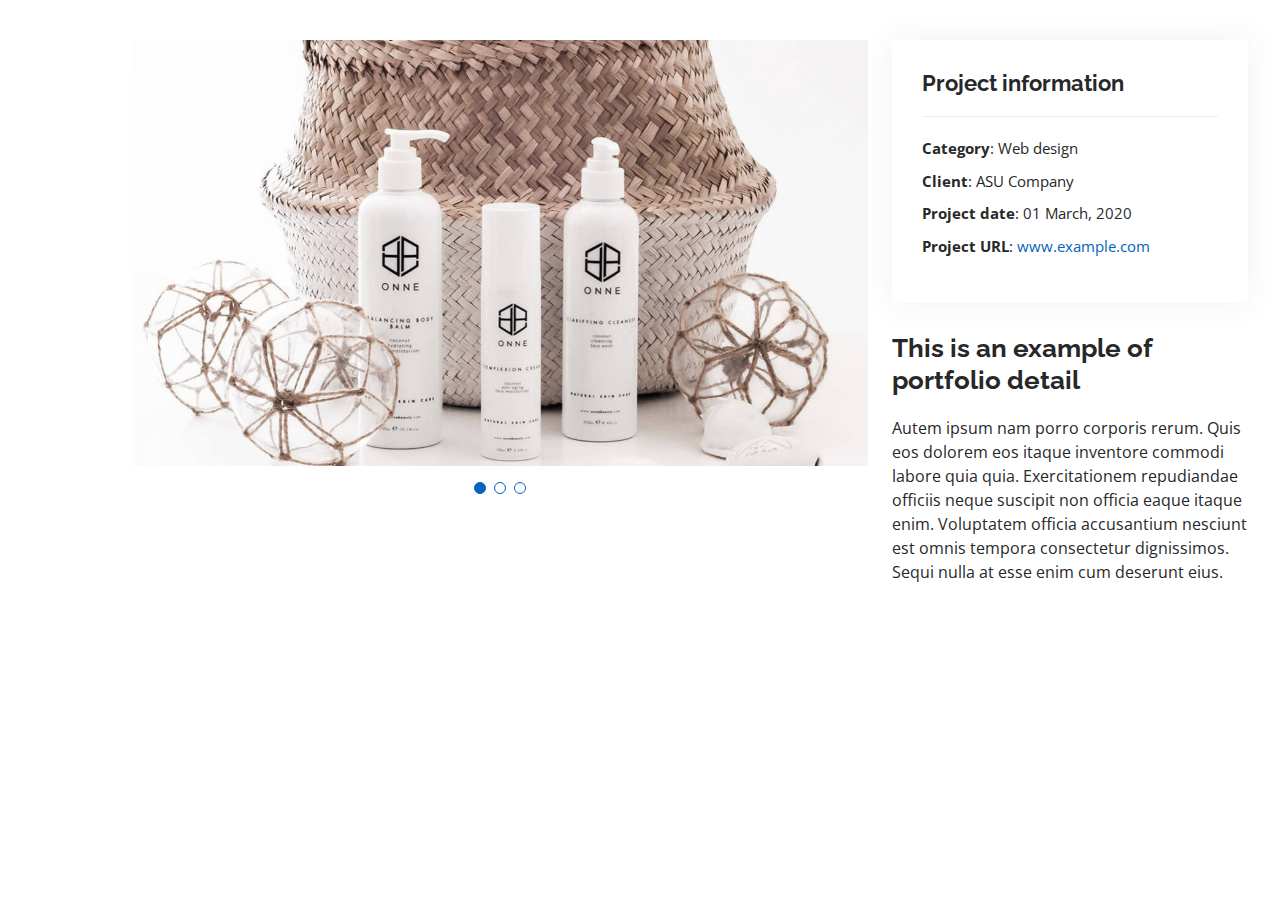
==== portfolio-details.html @ ba3903e3 "site basic structute created" ====
<!DOCTYPE html>
<html lang="en">

<head>
  <meta charset="utf-8">
  <meta content="width=device-width, initial-scale=1.0" name="viewport">

  <title>Portfolio Details - Personal Bootstrap Template</title>
  <meta content="" name="description">
  <meta content="" name="keywords">

  <!-- Favicons -->
  <link href="assets/img/favicon.png" rel="icon">
  <link href="assets/img/apple-touch-icon.png" rel="apple-touch-icon">

  <!-- Google Fonts -->
  <link href="https://fonts.googleapis.com/css?family=Open+Sans:300,300i,400,400i,600,600i,700,700i|Raleway:300,300i,400,400i,500,500i,600,600i,700,700i|Poppins:300,300i,400,400i,500,500i,600,600i,700,700i" rel="stylesheet">

  <!-- Vendor CSS Files -->
  <link href="assets/vendor/aos/aos.css" rel="stylesheet">
  <link href="assets/vendor/bootstrap/css/bootstrap.min.css" rel="stylesheet">
  <link href="assets/vendor/bootstrap-icons/bootstrap-icons.css" rel="stylesheet">
  <link href="assets/vendor/boxicons/css/boxicons.min.css" rel="stylesheet">
  <link href="assets/vendor/glightbox/css/glightbox.min.css" rel="stylesheet">
  <link href="assets/vendor/swiper/swiper-bundle.min.css" rel="stylesheet">

  <!-- Template Main CSS File -->
  <link href="assets/css/style.css" rel="stylesheet">

  <!-- =======================================================
  * Template Name: MyResume - v4.9.0
  * Template URL: https://bootstrapmade.com/free-html-bootstrap-template-my-resume/
  * Author: BootstrapMade.com
  * License: https://bootstrapmade.com/license/
  ======================================================== -->
</head>

<body>

  <main id="main">

    <!-- ======= Portfolio Details Section ======= -->
    <section id="portfolio-details" class="portfolio-details">
      <div class="container">

        <div class="row gy-4">

          <div class="col-lg-8">
            <div class="portfolio-details-slider swiper">
              <div class="swiper-wrapper align-items-center">

                <div class="swiper-slide">
                  <img src="assets/img/portfolio/portfolio-details-1.jpg" alt="">
                </div>

                <div class="swiper-slide">
                  <img src="assets/img/portfolio/portfolio-details-2.jpg" alt="">
                </div>

                <div class="swiper-slide">
                  <img src="assets/img/portfolio/portfolio-details-3.jpg" alt="">
                </div>

              </div>
              <div class="swiper-pagination"></div>
            </div>
          </div>

          <div class="col-lg-4">
            <div class="portfolio-info">
              <h3>Project information</h3>
              <ul>
                <li><strong>Category</strong>: Web design</li>
                <li><strong>Client</strong>: ASU Company</li>
                <li><strong>Project date</strong>: 01 March, 2020</li>
                <li><strong>Project URL</strong>: <a href="#">www.example.com</a></li>
              </ul>
            </div>
            <div class="portfolio-description">
              <h2>This is an example of portfolio detail</h2>
              <p>
                Autem ipsum nam porro corporis rerum. Quis eos dolorem eos itaque inventore commodi labore quia quia. Exercitationem repudiandae officiis neque suscipit non officia eaque itaque enim. Voluptatem officia accusantium nesciunt est omnis tempora consectetur dignissimos. Sequi nulla at esse enim cum deserunt eius.
              </p>
            </div>
          </div>

        </div>

      </div>
    </section><!-- End Portfolio Details Section -->

  </main><!-- End #main -->

  <div id="preloader"></div>
  <a href="#" class="back-to-top d-flex align-items-center justify-content-center"><i class="bi bi-arrow-up-short"></i></a>

  <!-- Vendor JS Files -->
  <script src="assets/vendor/purecounter/purecounter_vanilla.js"></script>
  <script src="assets/vendor/aos/aos.js"></script>
  <script src="assets/vendor/bootstrap/js/bootstrap.bundle.min.js"></script>
  <script src="assets/vendor/glightbox/js/glightbox.min.js"></script>
  <script src="assets/vendor/isotope-layout/isotope.pkgd.min.js"></script>
  <script src="assets/vendor/swiper/swiper-bundle.min.js"></script>
  <script src="assets/vendor/typed.js/typed.min.js"></script>
  <script src="assets/vendor/waypoints/noframework.waypoints.js"></script>
  <script src="assets/vendor/php-email-form/validate.js"></script>

  <!-- Template Main JS File -->
  <script src="assets/js/main.js"></script>

</body>

</html>
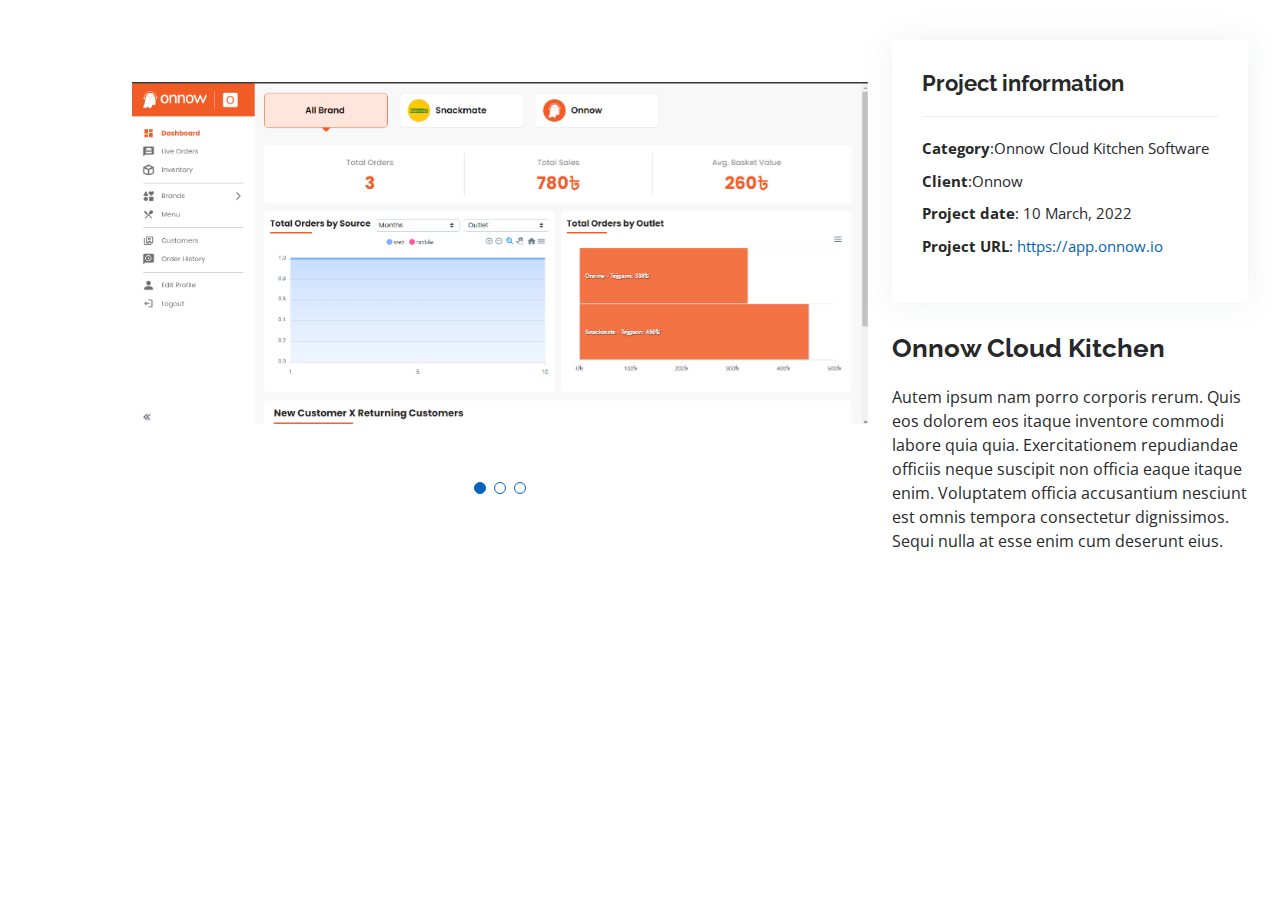
==== commit 3a8c40a4: "onnow project up" ====
--- a/portfolio-details.html
+++ b/portfolio-details.html
@@ -5,7 +5,7 @@
   <meta charset="utf-8">
   <meta content="width=device-width, initial-scale=1.0" name="viewport">
 
-  <title>Portfolio Details - Personal Bootstrap Template</title>
+  <title>Portfolio-Details</title>
   <meta content="" name="description">
   <meta content="" name="keywords">
 
@@ -27,12 +27,7 @@
   <!-- Template Main CSS File -->
   <link href="assets/css/style.css" rel="stylesheet">
 
-  <!-- =======================================================
-  * Template Name: MyResume - v4.9.0
-  * Template URL: https://bootstrapmade.com/free-html-bootstrap-template-my-resume/
-  * Author: BootstrapMade.com
-  * License: https://bootstrapmade.com/license/
-  ======================================================== -->
+
 </head>
 
 <body>
@@ -50,11 +45,11 @@
               <div class="swiper-wrapper align-items-center">
 
                 <div class="swiper-slide">
-                  <img src="assets/img/portfolio/portfolio-details-1.jpg" alt="">
+                  <img src="assets/img/portfolio/Onnow2.png" alt="">
                 </div>
 
                 <div class="swiper-slide">
-                  <img src="assets/img/portfolio/portfolio-details-2.jpg" alt="">
+                  <img src="assets/img/portfolio/Onnow3.png" alt="">
                 </div>
 
                 <div class="swiper-slide">
@@ -70,14 +65,14 @@
             <div class="portfolio-info">
               <h3>Project information</h3>
               <ul>
-                <li><strong>Category</strong>: Web design</li>
-                <li><strong>Client</strong>: ASU Company</li>
-                <li><strong>Project date</strong>: 01 March, 2020</li>
-                <li><strong>Project URL</strong>: <a href="#">www.example.com</a></li>
+                <li><strong>Category</strong>:Onnow Cloud Kitchen Software</li>
+                <li><strong>Client</strong>:Onnow</li>
+                <li><strong>Project date</strong>: 10 March, 2022</li>
+                <li><strong>Project URL</strong>: <a href="#">https://app.onnow.io</a></li>
               </ul>
             </div>
             <div class="portfolio-description">
-              <h2>This is an example of portfolio detail</h2>
+              <h2>Onnow Cloud Kitchen</h2>
               <p>
                 Autem ipsum nam porro corporis rerum. Quis eos dolorem eos itaque inventore commodi labore quia quia. Exercitationem repudiandae officiis neque suscipit non officia eaque itaque enim. Voluptatem officia accusantium nesciunt est omnis tempora consectetur dignissimos. Sequi nulla at esse enim cum deserunt eius.
               </p>
--- a/assets/css/style.css
+++ b/assets/css/style.css
@@ -374,6 +374,7 @@
   padding-bottom: 20px;
   position: relative;
   color: #45505b;
+  
 }
 
 .section-title h2::before {
@@ -400,6 +401,7 @@
 
 .section-title p {
   margin-bottom: 0;
+  text-align: justify;
 }
 
 /*--------------------------------------------------------------
